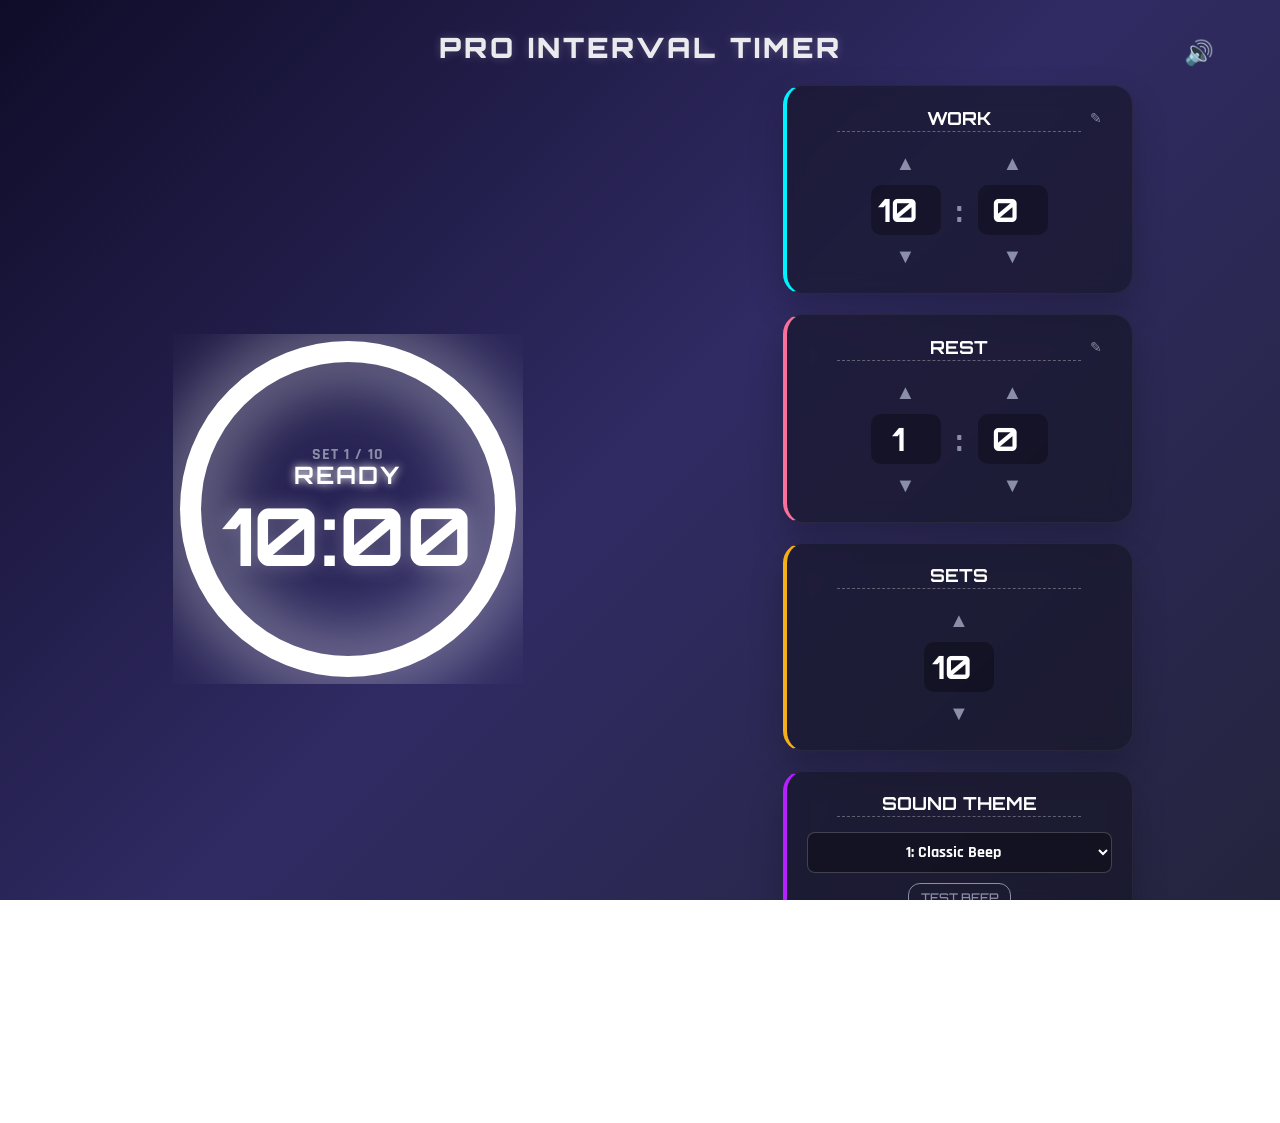
==== Interval_Timer_App/index.html @ 2ed77185 "タイマー画面のレイアウト調整と広告スペース追加" ====
<!DOCTYPE html>
<html lang="ja">
<head>
    <meta charset="UTF-8">
    <meta name="viewport" content="width=device-width, initial-scale=1.0, maximum-scale=1.0, user-scalable=no">
    <title>Interval Timer Pro</title>
    <link rel="stylesheet" href="fonts.css">
    <link rel="stylesheet" href="style.css">
    <link rel="manifest" href="manifest.json">
</head>
<body>
    <div class="app-container">
        <header>
            <h1 class="app-title">PRO INTERVAL TIMER</h1>
            <button id="btn-mute" class="mute-btn">🔊</button>
        </header>
        
        <main class="main-content">
            <section class="timer-section">
                <div class="timer-wrapper">
                    <svg class="progress-ring" viewBox="0 0 100 100">
                        <circle class="progress-ring__bg" cx="50" cy="50" r="45"></circle>
                        <circle class="progress-ring__circle" cx="50" cy="50" r="45"></circle>
                    </svg>
                    <div class="timer-text-container">
                        <div id="set-counter" class="set-text">SET 1 / 10</div>
                        <div id="current-phase-display" class="phase-text">READY</div>
                        <div id="time-left" class="time-text">00:00</div>
                    </div>
                </div>
            </section>

            <section class="settings-section">
                <!-- Interval 1 -->
                <div class="interval-card int1-card">
                    <div class="card-header">
                        <input type="text" id="int1-name" class="name-input" value="WORK">
                        <span class="edit-icon">✎</span>
                    </div>
                    <div class="time-controls">
                        <div class="control-col">
                            <button class="up-btn" onclick="adjustTime('int1-min', 1)">▲</button>
                            <input type="number" id="int1-min" value="10" readonly>
                            <button class="down-btn" onclick="adjustTime('int1-min', -1)">▼</button>
                        </div>
                        <div class="colon">:</div>
                        <div class="control-col">
                            <button class="up-btn" onclick="adjustTime('int1-sec', 1)">▲</button>
                            <input type="number" id="int1-sec" value="0" readonly>
                            <button class="down-btn" onclick="adjustTime('int1-sec', -1)">▼</button>
                        </div>
                    </div>
                </div>

                <!-- Interval 2 -->
                <div class="interval-card int2-card">
                    <div class="card-header">
                        <input type="text" id="int2-name" class="name-input" value="REST">
                        <span class="edit-icon">✎</span>
                    </div>
                    <div class="time-controls">
                        <div class="control-col">
                            <button class="up-btn" onclick="adjustTime('int2-min', 1)">▲</button>
                            <input type="number" id="int2-min" value="1" readonly>
                            <button class="down-btn" onclick="adjustTime('int2-min', -1)">▼</button>
                        </div>
                        <div class="colon">:</div>
                        <div class="control-col">
                            <button class="up-btn" onclick="adjustTime('int2-sec', 1)">▲</button>
                            <input type="number" id="int2-sec" value="0" readonly>
                            <button class="down-btn" onclick="adjustTime('int2-sec', -1)">▼</button>
                        </div>
                    </div>
                </div>
                
                <!-- Sets -->
                <div class="interval-card sets-card">
                    <div class="card-header">
                        <div class="name-input">SETS</div>
                    </div>
                    <div class="time-controls">
                        <div class="control-col">
                            <button class="up-btn" onclick="adjustTime('total-sets', 1)">▲</button>
                            <input type="number" id="total-sets" value="10" readonly>
                            <button class="down-btn" onclick="adjustTime('total-sets', -1)">▼</button>
                        </div>
                    </div>
                </div>
                
                <!-- Sound Theme -->
                <div class="interval-card sound-card">
                    <div class="card-header">
                        <div class="name-input">SOUND THEME</div>
                    </div>
                    <div class="time-controls" style="flex-direction: column; gap: 10px;">
                        <select id="sound-theme-select" class="theme-select">
                            <option value="classic">1: Classic Beep</option>
                            <option value="bell">2: Soft Bell</option>
                            <option value="retro">3: Retro 8-bit</option>
                            <option value="synth">4: Heavy Synth</option>
                            <option value="cyber">5: Cyberpunk</option>
                        </select>
                        <button id="btn-test-sound" class="btn-test-sound">TEST BEEP</button>
                    </div>
                </div>
            </section>
        </main>

        <footer class="action-footer">
            <button id="btn-start" class="action-btn btn-start">START</button>
            <button id="btn-pause" class="action-btn btn-pause hidden">PAUSE</button>
            <button id="btn-reset" class="action-btn btn-reset">RESET</button>
        </footer>
        
        <div class="ad-space">
            <p>ADVERTISEMENT SPACE (320x50)</p>
        </div>
    </div>
    <script src="script.js"></script>
</body>
</html>
---- Interval_Timer_App/fonts.css ----
@font-face {
  font-family: 'Orbitron';
  font-style: normal;
  font-weight: 500;
  font-display: swap;
  src: url(fonts/yMJMMIlzdpvBhQQL_SC3X9yhF25-T1nyKS6xpg.ttf) format('truetype');
}
@font-face {
  font-family: 'Orbitron';
  font-style: normal;
  font-weight: 700;
  font-display: swap;
  src: url(fonts/yMJMMIlzdpvBhQQL_SC3X9yhF25-T1ny_Cmxpg.ttf) format('truetype');
}
@font-face {
  font-family: 'Orbitron';
  font-style: normal;
  font-weight: 900;
  font-display: swap;
  src: url(fonts/yMJMMIlzdpvBhQQL_SC3X9yhF25-T1nysimxpg.ttf) format('truetype');
}
@font-face {
  font-family: 'Rajdhani';
  font-style: normal;
  font-weight: 500;
  font-display: swap;
  src: url(fonts/LDI2apCSOBg7S-QT7pb0EMOs.ttf) format('truetype');
}
@font-face {
  font-family: 'Rajdhani';
  font-style: normal;
  font-weight: 700;
  font-display: swap;
  src: url(fonts/LDI2apCSOBg7S-QT7pa8FsOs.ttf) format('truetype');
}
---- Interval_Timer_App/style.css ----
:root {
    --bg-gradient: linear-gradient(135deg, #0f0c29, #302b63, #24243e);
    --card-bg: rgba(20, 20, 35, 0.6);
    --text-main: #ffffff;
    --text-muted: #8b8ea8;
    
    --color-int1: #00f2fe; /* Neon Cyan */
    --color-int2: #fa709a; /* Neon Pink */
    --color-ready: #ffffff;
    
    --active-color: var(--color-ready);
}

* {
    box-sizing: border-box;
    -webkit-tap-highlight-color: transparent;
}

body, html {
    margin: 0;
    padding: 0;
    width: 100%;
    height: 100%;
    background: var(--bg-gradient);
    color: var(--text-main);
    font-family: 'Rajdhani', sans-serif;
    overflow-x: hidden;
    touch-action: manipulation; /* Prevent double-tap zoom */
}

.app-container {
    display: flex;
    flex-direction: column;
    min-height: 100vh;
    max-width: 1200px;
    margin: 0 auto;
    padding: 20px;
}

header {
    text-align: center;
    padding: 10px 0 20px;
    position: relative;
}

.mute-btn {
    position: absolute;
    right: 0;
    top: 50%;
    transform: translateY(-50%);
    background: transparent;
    border: none;
    font-size: 24px;
    cursor: pointer;
    filter: grayscale(0%);
    transition: filter 0.3s;
}

.mute-btn.muted {
    filter: grayscale(100%) opacity(0.5);
}

.app-title {
    font-family: 'Orbitron', sans-serif;
    font-size: 28px;
    font-weight: 900;
    margin: 0;
    letter-spacing: 3px;
    color: rgba(255, 255, 255, 0.9);
    text-shadow: 0 0 10px rgba(255,255,255,0.2);
}

.main-content {
    flex: 1;
    display: flex;
    flex-direction: column;
    align-items: center;
    justify-content: center;
    gap: 40px;
}

/* Timer SVG Ring */
.timer-section {
    position: relative;
    width: 100%;
    max-width: 400px;
    display: flex;
    justify-content: center;
}

.timer-wrapper {
    position: relative;
    width: 80vmin;
    max-width: 350px;
    height: 80vmin;
    max-height: 350px;
}

.progress-ring {
    width: 100%;
    height: 100%;
    transform: rotate(-90deg);
}

.progress-ring__bg {
    fill: transparent;
    stroke: rgba(255, 255, 255, 0.1);
    stroke-width: 4;
}

.progress-ring__circle {
    fill: transparent;
    stroke: var(--active-color);
    stroke-width: 6;
    stroke-dasharray: 283; /* 2 * pi * 45 */
    stroke-dashoffset: 0;
    stroke-linecap: round;
    transition: stroke-dashoffset 0.1s linear, stroke 0.3s ease;
    filter: drop-shadow(0 0 10px var(--active-color));
}

.timer-text-container {
    position: absolute;
    top: 0; left: 0; right: 0; bottom: 0;
    display: flex;
    flex-direction: column;
    align-items: center;
    justify-content: center;
}

.phase-text {
    font-family: 'Orbitron', sans-serif;
    font-size: 20px;
    font-weight: 700;
    letter-spacing: 2px;
    color: var(--active-color);
    text-shadow: 0 0 8px var(--active-color);
    transition: color 0.3s ease;
    margin-bottom: 5px;
    text-transform: uppercase;
}

.set-text {
    font-family: 'Rajdhani', sans-serif;
    font-size: 16px;
    font-weight: 600;
    color: var(--text-muted);
    margin-bottom: -5px;
    letter-spacing: 1px;
}

.time-text {
    font-family: 'Orbitron', sans-serif;
    font-size: 18vw;
    font-weight: 700;
    line-height: 1;
    text-shadow: 0 0 20px rgba(255, 255, 255, 0.3);
}

/* Tablet & Desktop Adjustments for Timer Text */
@media (min-width: 768px) {
    .time-text { font-size: 80px; }
    .phase-text { font-size: 24px; }
}

/* Settings Section */
.settings-section {
    display: flex;
    flex-direction: column;
    width: 100%;
    max-width: 600px;
    gap: 20px;
}

@media (min-width: 768px) {
    .main-content {
        flex-direction: row;
        justify-content: space-around;
        gap: 60px;
    }
    .settings-section {
        flex-direction: column;
        width: 350px;
    }
}

.interval-card {
    background: var(--card-bg);
    border-radius: 20px;
    padding: 20px;
    border: 1px solid rgba(255,255,255,0.05);
    backdrop-filter: blur(10px);
    box-shadow: 0 15px 35px rgba(0,0,0,0.2);
    transition: transform 0.3s, box-shadow 0.3s;
}

.int1-card { border-left: 4px solid var(--color-int1); }
.int2-card { border-left: 4px solid var(--color-int2); }
.int1-card { border-left: 4px solid var(--color-int1); }
.int2-card { border-left: 4px solid var(--color-int2); }
.sets-card { border-left: 4px solid #f5af19; }
.sound-card { border-left: 4px solid #b721ff; }

.theme-select {
    width: 100%;
    background: rgba(0,0,0,0.3);
    border: 1px solid rgba(255,255,255,0.2);
    color: var(--text-main);
    font-family: 'Rajdhani', sans-serif;
    font-size: 16px;
    font-weight: 700;
    padding: 8px;
    border-radius: 8px;
    outline: none;
    text-align: center;
}

.theme-select option {
    background: #24243e;
    color: #fff;
}

.btn-test-sound {
    background: transparent;
    border: 1px solid var(--text-muted);
    color: var(--text-muted);
    font-family: 'Orbitron', sans-serif;
    font-size: 12px;
    padding: 6px 12px;
    border-radius: 12px;
    cursor: pointer;
    transition: all 0.2s;
}

.btn-test-sound:hover {
    background: rgba(255,255,255,0.1);
    color: var(--text-main);
    border-color: var(--text-main);
}

.card-header {
    display: flex;
    justify-content: center;
    align-items: center;
    margin-bottom: 15px;
    position: relative;
}

.name-input {
    background: transparent;
    border: none;
    border-bottom: 1px dashed rgba(255,255,255,0.3);
    color: var(--text-main);
    font-family: 'Orbitron', sans-serif;
    font-size: 18px;
    font-weight: 700;
    text-align: center;
    width: 80%;
    outline: none;
    padding-bottom: 2px;
    transition: border-color 0.3s;
}

.name-input:focus {
    border-bottom: 1px solid var(--text-main);
}

.edit-icon {
    font-size: 14px;
    color: var(--text-muted);
    position: absolute;
    right: 10px;
    pointer-events: none;
}

.time-controls {
    display: flex;
    justify-content: center;
    align-items: center;
    gap: 15px;
}

.control-col {
    display: flex;
    flex-direction: column;
    align-items: center;
}

.control-col input {
    background: rgba(0,0,0,0.3);
    border: none;
    color: var(--text-main);
    font-family: 'Orbitron', sans-serif;
    font-size: 32px;
    font-weight: 700;
    width: 70px;
    text-align: center;
    border-radius: 10px;
    padding: 5px 0;
    margin: 5px 0;
    outline: none;
}

.up-btn, .down-btn {
    background: transparent;
    border: none;
    color: var(--text-muted);
    font-size: 20px;
    cursor: pointer;
    padding: 5px 20px;
    transition: color 0.2s, transform 0.1s;
}

.up-btn:hover, .down-btn:hover { color: var(--text-main); }
.up-btn:active, .down-btn:active { transform: scale(0.8); }
.up-btn:disabled, .down-btn:disabled { opacity: 0.3; cursor: not-allowed; }

.colon {
    font-size: 32px;
    font-weight: 700;
    color: var(--text-muted);
    margin-top: 5px; /* Alignment adjust */
}

/* Footer Actions */
.action-footer {
    display: flex;
    justify-content: center;
    gap: 20px;
    padding: 30px 0;
}

.action-btn {
    padding: 18px 40px;
    border: none;
    border-radius: 30px;
    font-family: 'Orbitron', sans-serif;
    font-size: 18px;
    font-weight: 900;
    letter-spacing: 2px;
    cursor: pointer;
    color: #fff;
    transition: transform 0.1s, box-shadow 0.3s;
    box-shadow: 0 10px 20px rgba(0,0,0,0.3);
}

.action-btn:active { transform: translateY(2px); box-shadow: 0 5px 10px rgba(0,0,0,0.3); }

.btn-start { background: linear-gradient(45deg, #00b09b, #96c93d); }
.btn-pause { background: linear-gradient(45deg, #f5af19, #f12711); }
.btn-reset { background: rgba(255,255,255,0.1); border: 1px solid rgba(255,255,255,0.2); }

.hidden { display: none !important; }

.ad-space {
    width: 100%;
    max-width: 320px;
    height: 50px;
    margin: 0 auto;
    background: #333;
    display: flex;
    justify-content: center;
    align-items: center;
    color: #666;
    font-size: 12px;
    border: 1px dashed #555;
    border-radius: 5px;
}
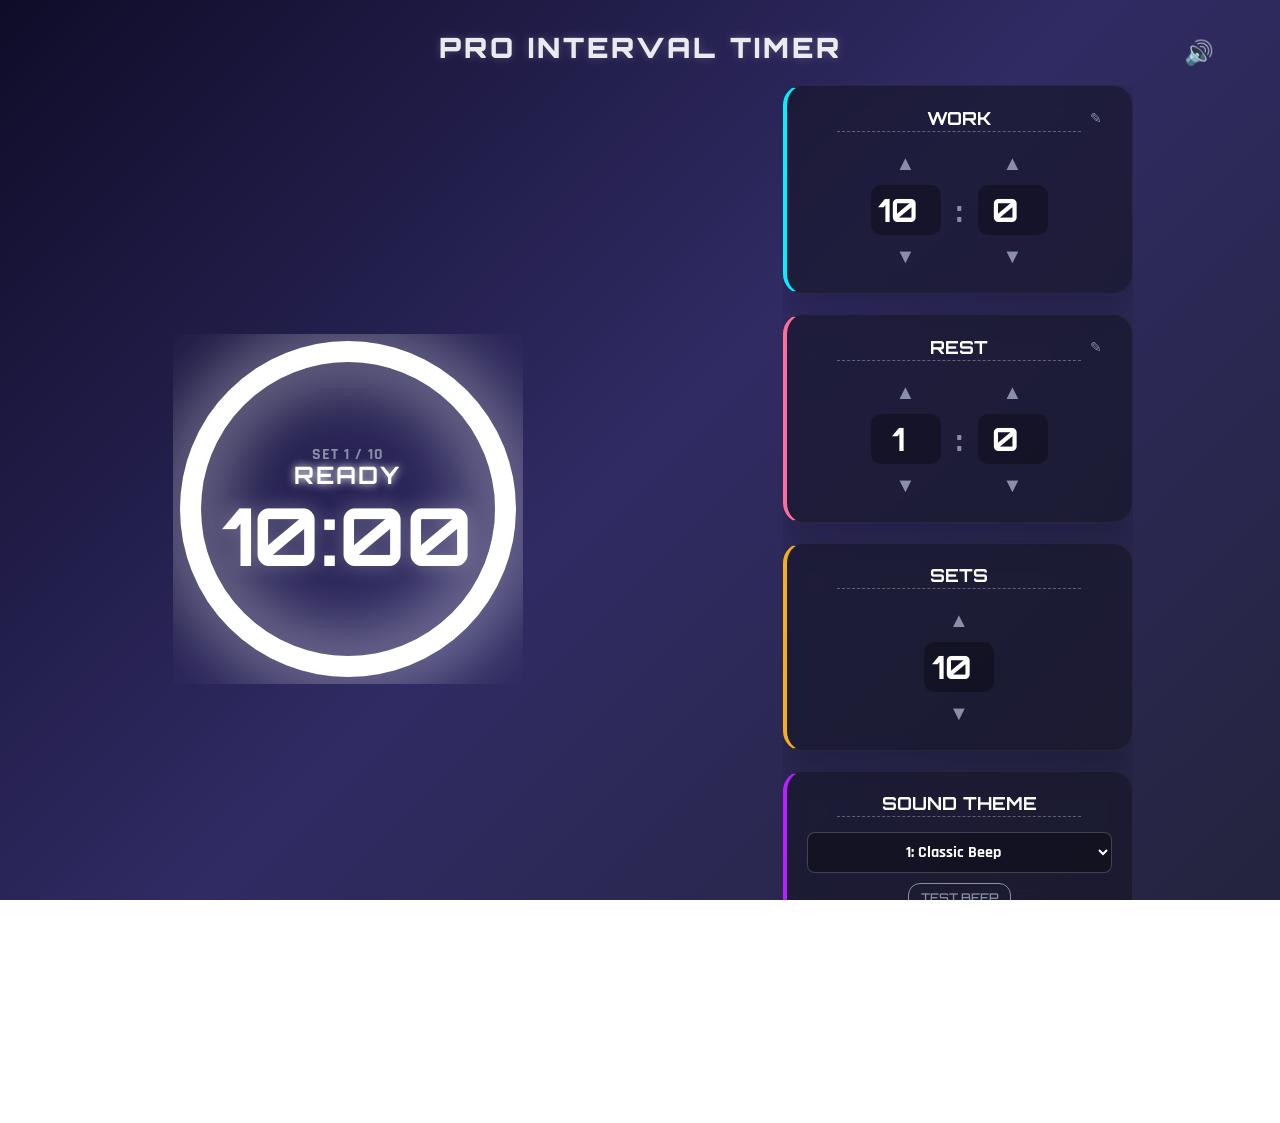
==== commit f4ba1fe6: "Pro_Inerval_Timer_1.0" ====
--- a/Interval_Timer_App/index.html
+++ b/Interval_Timer_App/index.html
@@ -30,7 +30,12 @@
                 </div>
             </section>
 
-            <section class="settings-section">
+            <div class="settings-toggle-bar">
+                <span class="settings-summary" id="settings-summary">WORK 10:00 | REST 01:00</span>
+                <button id="btn-toggle-settings" class="btn-edit-settings">✏️</button>
+            </div>
+
+            <section id="settings-panel" class="settings-section collapsed">
                 <!-- Interval 1 -->
                 <div class="interval-card int1-card">
                     <div class="card-header">
--- a/Interval_Timer_App/style.css
+++ b/Interval_Timer_App/style.css
@@ -161,15 +161,63 @@
 @media (min-width: 768px) {
     .time-text { font-size: 80px; }
     .phase-text { font-size: 24px; }
+    
+    .settings-toggle-bar { display: none !important; }
+    .settings-section.collapsed { display: flex !important; }
 }
 
 /* Settings Section */
+.settings-toggle-bar {
+    display: flex;
+    justify-content: space-between;
+    align-items: center;
+    width: 100%;
+    max-width: 400px;
+    background: var(--card-bg);
+    padding: 12px 20px;
+    border-radius: 12px;
+    border: 1px solid rgba(255,255,255,0.05);
+    margin: 10px 0;
+    backdrop-filter: blur(10px);
+}
+
+.settings-summary {
+    font-family: 'Rajdhani', sans-serif;
+    font-size: 16px;
+    font-weight: 700;
+    color: var(--text-muted);
+}
+
+.btn-edit-settings {
+    background: rgba(255,255,255,0.1);
+    border: none;
+    border-radius: 50%;
+    width: 35px;
+    height: 35px;
+    display: flex;
+    justify-content: center;
+    align-items: center;
+    cursor: pointer;
+    font-size: 16px;
+    transition: background 0.3s;
+}
+
+.btn-edit-settings:hover {
+    background: rgba(255,255,255,0.2);
+}
+
 .settings-section {
     display: flex;
     flex-direction: column;
     width: 100%;
     max-width: 600px;
     gap: 20px;
+    transition: all 0.3s ease;
+    overflow: hidden;
+}
+
+.settings-section.collapsed {
+    display: none;
 }
 
 @media (min-width: 768px) {
